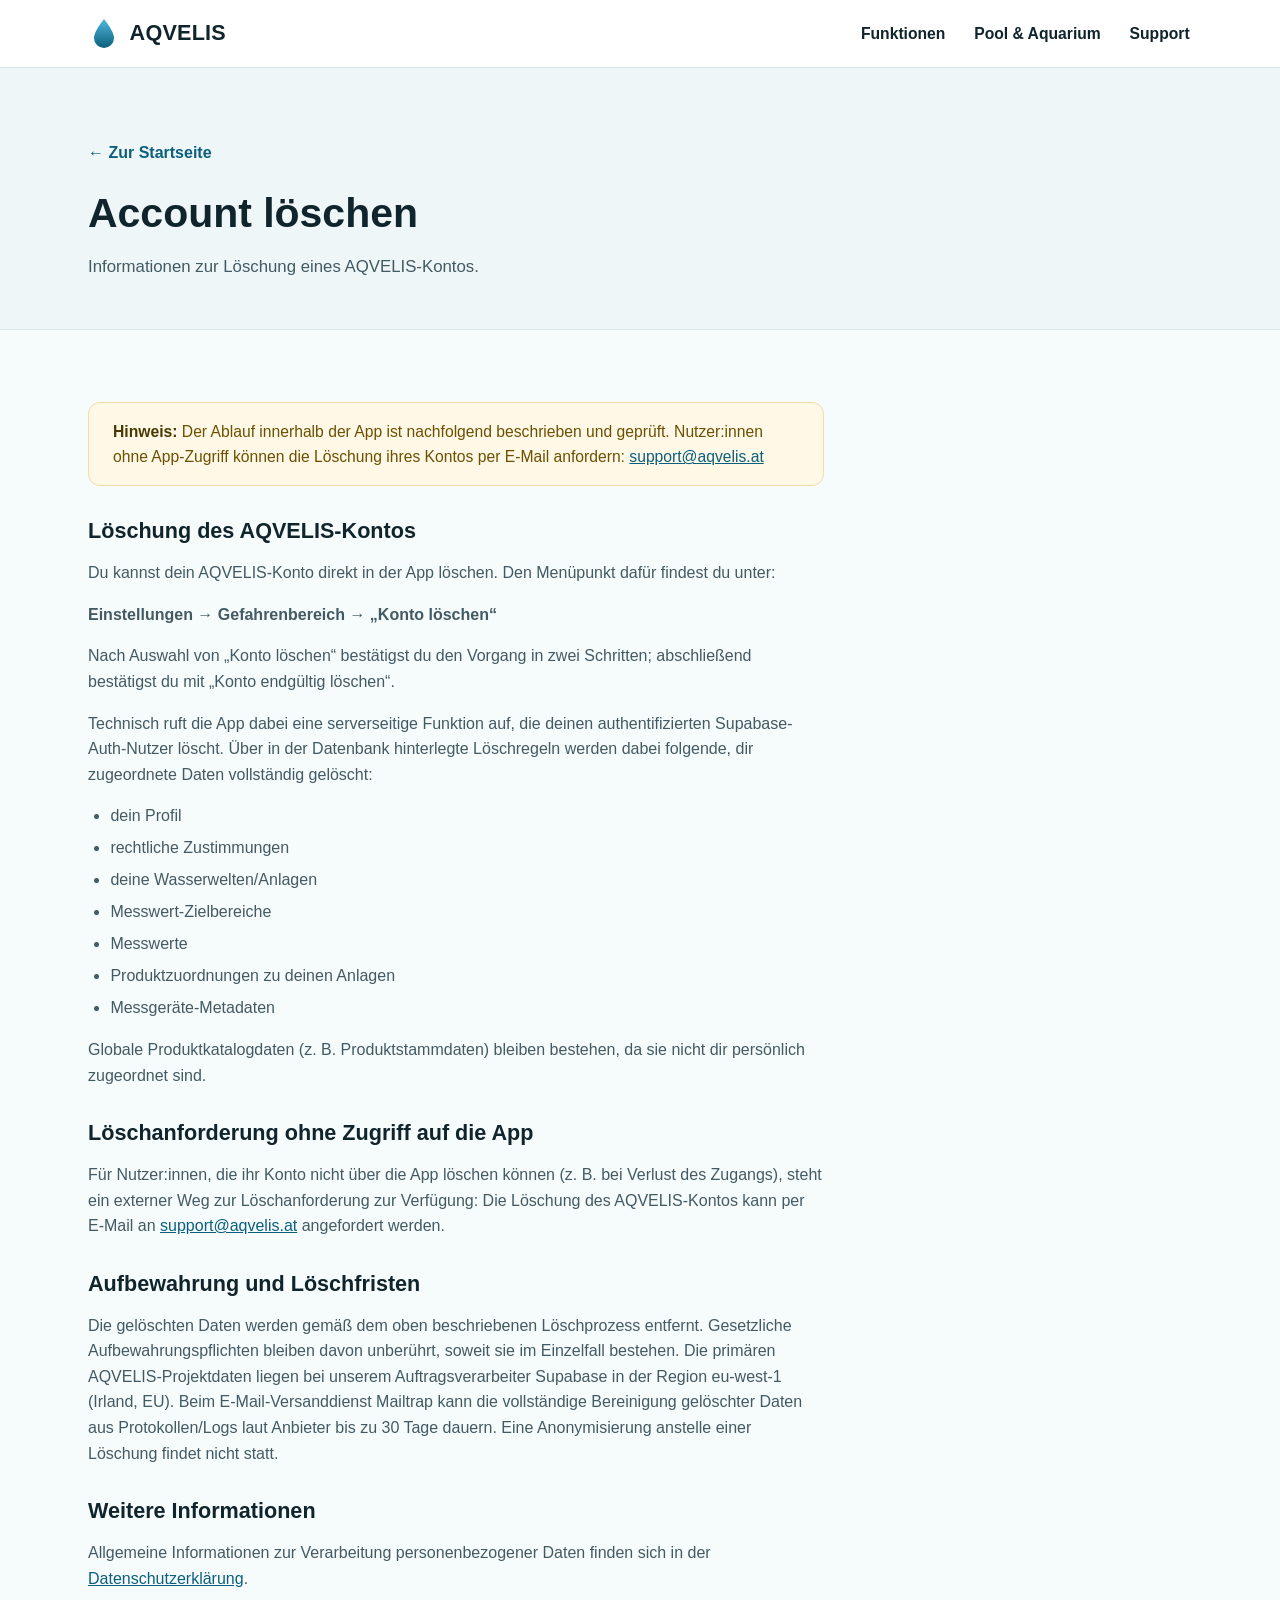
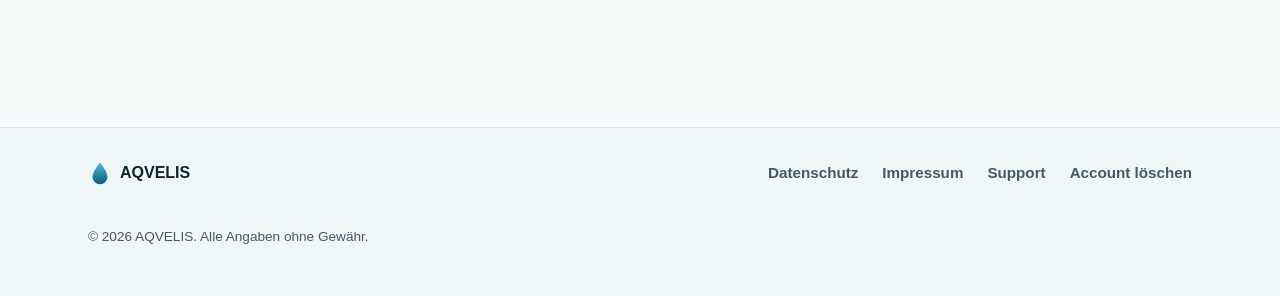
==== account-loeschen.html @ fda68aaf "feat: prepare AQVELIS website for public release" ====
<!DOCTYPE html>
<html lang="de">
<head>
  <meta charset="UTF-8">
  <meta name="viewport" content="width=device-width, initial-scale=1">
  <title>Account löschen – AQVELIS</title>
  <meta name="description" content="Informationen zur Löschung eines AQVELIS-Kontos.">
  <link rel="icon" type="image/svg+xml" href="assets/img/favicon.svg">
  <link rel="stylesheet" href="assets/css/style.css">
</head>
<body>
  <a class="skip-link" href="#main">Zum Inhalt springen</a>

  <header class="site-header">
    <div class="container">
      <a class="brand" href="index.html">
        <svg class="brand-mark" viewBox="0 0 64 64" aria-hidden="true">
          <path d="M32 4 C32 4 12 28 12 42 a20 20 0 0 0 40 0 C52 28 32 4 32 4 Z" fill="url(#g1)"/>
          <defs>
            <linearGradient id="g1" x1="0" y1="0" x2="0" y2="1">
              <stop offset="0%" stop-color="#4fb8dd"/>
              <stop offset="100%" stop-color="#0b5f7d"/>
            </linearGradient>
          </defs>
        </svg>
        AQVELIS
      </a>
      <nav class="main-nav" aria-label="Hauptnavigation">
        <ul>
          <li><a href="index.html#funktionen">Funktionen</a></li>
          <li><a href="index.html#pool-aquarium">Pool &amp; Aquarium</a></li>
          <li><a href="support.html">Support</a></li>
        </ul>
      </nav>
    </div>
  </header>

  <main id="main">
    <div class="page-header">
      <div class="container">
        <a class="back-link" href="index.html">← Zur Startseite</a>
        <h1>Account löschen</h1>
        <p class="lead">Informationen zur Löschung eines AQVELIS-Kontos.</p>
      </div>
    </div>

    <div class="container">
      <div class="prose">
        <div class="notice-box">
          <strong>Hinweis:</strong> Der Ablauf innerhalb der App ist
          nachfolgend beschrieben und geprüft. Nutzer:innen ohne
          App-Zugriff können die Löschung ihres Kontos per E-Mail
          anfordern:
          <a href="mailto:support@aqvelis.at">support@aqvelis.at</a>
        </div>

        <h2>Löschung des AQVELIS-Kontos</h2>
        <p>
          Du kannst dein AQVELIS-Konto direkt in der App löschen. Den
          Menüpunkt dafür findest du unter:
        </p>
        <p><strong>Einstellungen → Gefahrenbereich → „Konto löschen“</strong></p>
        <p>
          Nach Auswahl von „Konto löschen“ bestätigst du den Vorgang in zwei
          Schritten; abschließend bestätigst du mit „Konto endgültig
          löschen“.
        </p>
        <p>
          Technisch ruft die App dabei eine serverseitige Funktion auf, die
          deinen authentifizierten Supabase-Auth-Nutzer löscht. Über in der
          Datenbank hinterlegte Löschregeln werden dabei folgende,
          dir zugeordnete Daten vollständig gelöscht:
        </p>
        <ul>
          <li>dein Profil</li>
          <li>rechtliche Zustimmungen</li>
          <li>deine Wasserwelten/Anlagen</li>
          <li>Messwert-Zielbereiche</li>
          <li>Messwerte</li>
          <li>Produktzuordnungen zu deinen Anlagen</li>
          <li>Messgeräte-Metadaten</li>
        </ul>
        <p>
          Globale Produktkatalogdaten (z. B. Produktstammdaten) bleiben
          bestehen, da sie nicht dir persönlich zugeordnet sind.
        </p>

        <h2>Löschanforderung ohne Zugriff auf die App</h2>
        <p>
          Für Nutzer:innen, die ihr Konto nicht über die App löschen können (z. B.
          bei Verlust des Zugangs), steht ein externer Weg zur Löschanforderung
          zur Verfügung: Die Löschung des AQVELIS-Kontos kann per E-Mail an
          <a href="mailto:support@aqvelis.at">support@aqvelis.at</a> angefordert
          werden.
        </p>

        <h2>Aufbewahrung und Löschfristen</h2>
        <p>
          Die gelöschten Daten werden gemäß dem oben beschriebenen
          Löschprozess entfernt. Gesetzliche Aufbewahrungspflichten
          bleiben davon unberührt, soweit sie im Einzelfall bestehen. Die
          primären AQVELIS-Projektdaten liegen bei unserem
          Auftragsverarbeiter Supabase in der Region eu-west-1 (Irland,
          EU). Beim E-Mail-Versanddienst Mailtrap kann die vollständige
          Bereinigung gelöschter Daten aus Protokollen/Logs laut Anbieter
          bis zu 30 Tage dauern. Eine Anonymisierung anstelle einer
          Löschung findet nicht statt.
        </p>

        <h2>Weitere Informationen</h2>
        <p>
          Allgemeine Informationen zur Verarbeitung personenbezogener Daten finden
          sich in der <a href="datenschutz.html">Datenschutzerklärung</a>.
        </p>
      </div>
    </div>
  </main>

  <footer class="site-footer">
    <div class="container">
      <div class="footer-brand">
        <svg class="brand-mark" viewBox="0 0 64 64" aria-hidden="true">
          <path d="M32 4 C32 4 12 28 12 42 a20 20 0 0 0 40 0 C52 28 32 4 32 4 Z" fill="url(#g2)"/>
          <defs>
            <linearGradient id="g2" x1="0" y1="0" x2="0" y2="1">
              <stop offset="0%" stop-color="#4fb8dd"/>
              <stop offset="100%" stop-color="#0b5f7d"/>
            </linearGradient>
          </defs>
        </svg>
        AQVELIS
      </div>
      <nav class="footer-nav" aria-label="Rechtliches">
        <ul>
          <li><a href="datenschutz.html">Datenschutz</a></li>
          <li><a href="impressum.html">Impressum</a></li>
          <li><a href="support.html">Support</a></li>
          <li><a href="account-loeschen.html">Account löschen</a></li>
        </ul>
      </nav>
      <p class="footer-meta">© 2026 AQVELIS. Alle Angaben ohne Gewähr.</p>
    </div>
  </footer>
</body>
</html>
---- assets/css/style.css ----
/* =========================================================
   AQVELIS – Stylesheet
   Statische Website, keine externen Abhaengigkeiten.
   ========================================================= */

:root {
  --color-bg: #f6fbfc;
  --color-surface: #ffffff;
  --color-surface-alt: #eef6f8;
  --color-text: #10242c;
  --color-text-muted: #435a63;
  --color-border: #d7e6ea;

  --color-primary: #0f7ea3;
  --color-primary-dark: #0b5f7d;
  --color-primary-light: #4fb8dd;
  --color-accent: #17b4a0;

  --color-focus: #0b5f7d;

  --font-base: -apple-system, BlinkMacSystemFont, "Segoe UI", Roboto, Helvetica,
    Arial, sans-serif, "Apple Color Emoji", "Segoe UI Emoji";

  --container-width: 72rem;
  --radius-md: 0.75rem;
  --radius-lg: 1.25rem;
  --space-1: 0.5rem;
  --space-2: 1rem;
  --space-3: 1.5rem;
  --space-4: 2rem;
  --space-5: 3rem;
  --space-6: 4.5rem;
  --space-7: 6rem;

  --shadow-sm: 0 1px 2px rgba(16, 36, 44, 0.06), 0 1px 3px rgba(16, 36, 44, 0.08);
  --shadow-md: 0 8px 24px rgba(16, 36, 44, 0.08);
}

/* ---------- Reset ---------- */
*,
*::before,
*::after {
  box-sizing: border-box;
}

html {
  scroll-behavior: smooth;
}

body {
  margin: 0;
  font-family: var(--font-base);
  color: var(--color-text);
  background-color: var(--color-bg);
  line-height: 1.6;
  -webkit-font-smoothing: antialiased;
}

img,
svg {
  max-width: 100%;
  display: block;
}

h1,
h2,
h3,
h4 {
  line-height: 1.2;
  font-weight: 700;
  margin: 0 0 var(--space-2);
}

p {
  margin: 0 0 var(--space-2);
  color: var(--color-text-muted);
}

a {
  color: var(--color-primary-dark);
}

ul {
  margin: 0;
  padding: 0;
}

/* ---------- Accessibility helpers ---------- */
.sr-only {
  position: absolute;
  width: 1px;
  height: 1px;
  padding: 0;
  margin: -1px;
  overflow: hidden;
  clip: rect(0, 0, 0, 0);
  white-space: nowrap;
  border: 0;
}

.skip-link {
  position: absolute;
  left: var(--space-2);
  top: -3rem;
  background: var(--color-primary-dark);
  color: #fff;
  padding: 0.6rem 1rem;
  border-radius: var(--radius-md);
  z-index: 100;
  transition: top 0.15s ease;
}

.skip-link:focus {
  top: var(--space-2);
}

:focus-visible {
  outline: 3px solid var(--color-focus);
  outline-offset: 2px;
  border-radius: 4px;
}

/* ---------- Layout ---------- */
.container {
  width: 100%;
  max-width: var(--container-width);
  margin-inline: auto;
  padding-inline: var(--space-3);
}

section {
  padding-block: var(--space-6);
}

.section-heading {
  max-width: 42rem;
  margin-bottom: var(--space-4);
}

.section-heading .eyebrow {
  display: inline-block;
  color: var(--color-primary-dark);
  font-weight: 600;
  letter-spacing: 0.04em;
  text-transform: uppercase;
  font-size: 0.8rem;
  margin-bottom: var(--space-1);
}

.section-heading h2 {
  font-size: clamp(1.6rem, 1.3rem + 1.2vw, 2.25rem);
}

.section-heading p {
  font-size: 1.05rem;
}

.bg-alt {
  background-color: var(--color-surface-alt);
}

/* ---------- Header ---------- */
.site-header {
  background-color: var(--color-surface);
  border-bottom: 1px solid var(--color-border);
  position: sticky;
  top: 0;
  z-index: 50;
}

.site-header .container {
  display: flex;
  flex-wrap: wrap;
  align-items: center;
  justify-content: space-between;
  gap: var(--space-2);
  padding-block: var(--space-2);
}

.brand {
  display: inline-flex;
  align-items: center;
  gap: 0.6rem;
  font-size: 1.35rem;
  font-weight: 800;
  color: var(--color-text);
  text-decoration: none;
  letter-spacing: 0.01em;
}

.brand:hover {
  color: var(--color-primary-dark);
}

.brand .brand-mark {
  width: 2rem;
  height: 2rem;
  flex-shrink: 0;
}

.main-nav ul {
  display: flex;
  flex-wrap: wrap;
  list-style: none;
  gap: var(--space-1) var(--space-3);
}

.main-nav a {
  text-decoration: none;
  color: var(--color-text);
  font-weight: 600;
  font-size: 0.98rem;
  padding: 0.35rem 0.15rem;
  border-bottom: 2px solid transparent;
}

.main-nav a:hover {
  color: var(--color-primary-dark);
  border-bottom-color: var(--color-primary-light);
}

/* ---------- Buttons ---------- */
.btn {
  display: inline-flex;
  align-items: center;
  justify-content: center;
  gap: 0.5rem;
  padding: 0.85rem 1.6rem;
  border-radius: var(--radius-md);
  font-weight: 700;
  text-decoration: none;
  font-size: 1rem;
  border: 2px solid transparent;
  cursor: default;
}

.btn-primary {
  background-color: var(--color-primary-dark);
  color: #fff;
}

.btn-secondary {
  background-color: transparent;
  color: var(--color-primary-dark);
  border-color: var(--color-primary-dark);
}

/* ---------- Hero ---------- */
.hero {
  position: relative;
  overflow: hidden;
  background: linear-gradient(180deg, var(--color-surface-alt) 0%, var(--color-bg) 100%);
  padding-block: var(--space-7) var(--space-6);
}

.hero::before {
  content: "";
  position: absolute;
  inset: auto 0 0 0;
  height: 40%;
  background: radial-gradient(120% 100% at 50% 100%, rgba(79, 184, 221, 0.18), transparent 70%);
  pointer-events: none;
}

.hero .container {
  position: relative;
  display: grid;
  gap: var(--space-4);
  justify-items: center;
  text-align: center;
}

.hero-eyebrow {
  display: inline-flex;
  align-items: center;
  gap: 0.5rem;
  background-color: var(--color-surface);
  border: 1px solid var(--color-border);
  color: var(--color-primary-dark);
  font-weight: 700;
  font-size: 0.85rem;
  padding: 0.4rem 0.9rem;
  border-radius: 999px;
  box-shadow: var(--shadow-sm);
}

.hero-eyebrow .dot {
  width: 0.5rem;
  height: 0.5rem;
  border-radius: 50%;
  background-color: var(--color-accent);
  flex-shrink: 0;
}

.hero h1 {
  font-size: clamp(2.4rem, 1.9rem + 2.2vw, 3.6rem);
  margin-bottom: 0;
}

.hero .tagline {
  font-size: clamp(1.1rem, 1rem + 0.5vw, 1.5rem);
  font-weight: 600;
  color: var(--color-primary-dark);
  margin: 0;
}

.hero .lead {
  max-width: 42rem;
  font-size: 1.1rem;
}

.hero-status {
  display: inline-flex;
  align-items: center;
  gap: 0.6rem;
  background-color: #fff8e6;
  border: 1px solid #f0dca6;
  color: #6b5000;
  font-weight: 600;
  font-size: 0.95rem;
  padding: 0.7rem 1.1rem;
  border-radius: var(--radius-md);
}

.wave-divider {
  display: block;
  width: 100%;
  height: auto;
  color: var(--color-surface);
}

/* ---------- Feature grid ---------- */
.feature-grid {
  display: grid;
  grid-template-columns: repeat(auto-fit, minmax(15.5rem, 1fr));
  gap: var(--space-3);
}

.card {
  background-color: var(--color-surface);
  border: 1px solid var(--color-border);
  border-radius: var(--radius-lg);
  padding: var(--space-3);
  box-shadow: var(--shadow-sm);
}

.card .icon {
  width: 2.75rem;
  height: 2.75rem;
  border-radius: var(--radius-md);
  background-color: var(--color-surface-alt);
  color: var(--color-primary-dark);
  display: flex;
  align-items: center;
  justify-content: center;
  margin-bottom: var(--space-2);
}

.card .icon svg {
  width: 1.5rem;
  height: 1.5rem;
}

.card h3 {
  font-size: 1.1rem;
}

.card p {
  margin-bottom: 0;
  font-size: 0.98rem;
}

.card .badge {
  display: inline-block;
  margin-top: var(--space-1);
  font-size: 0.75rem;
  font-weight: 700;
  text-transform: uppercase;
  letter-spacing: 0.03em;
  color: var(--color-primary-dark);
  background-color: var(--color-surface-alt);
  padding: 0.2rem 0.55rem;
  border-radius: 999px;
}

/* ---------- Bereiche (Pool / Aquarium) ---------- */
.areas-grid {
  display: grid;
  grid-template-columns: repeat(auto-fit, minmax(18rem, 1fr));
  gap: var(--space-3);
}

.area-card {
  position: relative;
  border-radius: var(--radius-lg);
  padding: var(--space-4);
  color: #fff;
  overflow: hidden;
  min-height: 16rem;
  display: flex;
  flex-direction: column;
  justify-content: flex-end;
  box-shadow: var(--shadow-md);
}

.area-card.pool {
  background: linear-gradient(160deg, #0b5f7d 0%, #0f7ea3 55%, #4fb8dd 100%);
}

.area-card.aquarium {
  background: linear-gradient(160deg, #0b4a4a 0%, #0f7d6e 55%, #17b4a0 100%);
}

.area-card .area-icon {
  position: absolute;
  top: var(--space-3);
  right: var(--space-3);
  width: 3rem;
  height: 3rem;
  opacity: 0.85;
}

.area-card h3 {
  font-size: 1.4rem;
  color: #fff;
}

.area-card p {
  color: rgba(255, 255, 255, 0.9);
  margin-bottom: 0;
}

/* ---------- Trust section ---------- */
.trust-list {
  list-style: none;
  display: grid;
  gap: var(--space-2);
  max-width: 46rem;
}

.trust-list li {
  display: flex;
  gap: 0.75rem;
  align-items: flex-start;
  color: var(--color-text-muted);
}

.trust-list svg {
  flex-shrink: 0;
  width: 1.35rem;
  height: 1.35rem;
  margin-top: 0.15rem;
  color: var(--color-primary);
}

/* ---------- CTA / Status section ---------- */
.status-section {
  background: linear-gradient(160deg, var(--color-primary-dark), var(--color-primary));
  color: #fff;
  border-radius: var(--radius-lg);
  padding: var(--space-5) var(--space-4);
  text-align: center;
  margin-inline: var(--space-3);
}

.status-section h2 {
  color: #fff;
}

.status-section p {
  color: rgba(255, 255, 255, 0.9);
  max-width: 40rem;
  margin-inline: auto;
}

/* ---------- Footer ---------- */
.site-footer {
  border-top: 1px solid var(--color-border);
  background-color: var(--color-surface-alt);
  padding-block: var(--space-4);
  margin-top: var(--space-6);
}

.site-footer .container {
  display: flex;
  flex-wrap: wrap;
  gap: var(--space-3);
  align-items: center;
  justify-content: space-between;
}

.footer-brand {
  display: flex;
  align-items: center;
  gap: 0.5rem;
  font-weight: 700;
  color: var(--color-text);
}

.footer-brand .brand-mark {
  width: 1.5rem;
  height: 1.5rem;
}

.footer-nav ul {
  display: flex;
  flex-wrap: wrap;
  list-style: none;
  gap: var(--space-1) var(--space-3);
}

.footer-nav a {
  color: var(--color-text-muted);
  text-decoration: none;
  font-size: 0.95rem;
  font-weight: 600;
}

.footer-nav a:hover {
  color: var(--color-primary-dark);
  text-decoration: underline;
}

.footer-meta {
  width: 100%;
  font-size: 0.85rem;
  color: var(--color-text-muted);
  margin-top: var(--space-2);
}

/* ---------- Legal / content pages ---------- */
.page-header {
  padding-block: var(--space-6) var(--space-4);
  background-color: var(--color-surface-alt);
  border-bottom: 1px solid var(--color-border);
}

.page-header h1 {
  font-size: clamp(1.9rem, 1.6rem + 1.2vw, 2.6rem);
}

.page-header .lead {
  max-width: 40rem;
  font-size: 1.05rem;
}

.notice-box {
  background-color: #fff8e6;
  border: 1px solid #f0dca6;
  color: #6b5000;
  border-radius: var(--radius-md);
  padding: var(--space-2) var(--space-3);
  margin-block: var(--space-3);
  font-size: 0.98rem;
}

.notice-box strong {
  color: #4a3900;
}

.placeholder {
  background-color: #fdeeee;
  color: #7a1f1f;
  border: 1px dashed #e4a3a3;
  border-radius: 0.3rem;
  padding: 0.05rem 0.4rem;
  font-weight: 700;
  font-size: 0.92em;
  white-space: nowrap;
}

.prose {
  max-width: 46rem;
  padding-block: var(--space-5);
}

.prose h2 {
  font-size: 1.35rem;
  margin-top: var(--space-4);
}

.prose h2:first-child {
  margin-top: 0;
}

.prose ul {
  list-style: disc;
  padding-left: 1.4rem;
  margin-bottom: var(--space-2);
  color: var(--color-text-muted);
}

.prose li {
  margin-bottom: 0.4rem;
}

.prose a {
  color: var(--color-primary-dark);
}

.back-link {
  display: inline-flex;
  align-items: center;
  gap: 0.4rem;
  font-weight: 600;
  text-decoration: none;
  margin-bottom: var(--space-3);
}

/* ---------- Responsive ---------- */
@media (max-width: 40rem) {
  .site-header .container {
    justify-content: center;
    text-align: center;
  }

  .main-nav ul {
    justify-content: center;
  }

  .status-section {
    margin-inline: var(--space-2);
    padding: var(--space-4) var(--space-2);
  }

  .footer-nav ul {
    justify-content: center;
  }

  .site-footer .container {
    justify-content: center;
    text-align: center;
  }
}

/* ---------- Reduced motion ---------- */
@media (prefers-reduced-motion: reduce) {
  html {
    scroll-behavior: auto;
  }

  * {
    animation-duration: 0.001ms !important;
    animation-iteration-count: 1 !important;
    transition-duration: 0.001ms !important;
    scroll-behavior: auto !important;
  }
}
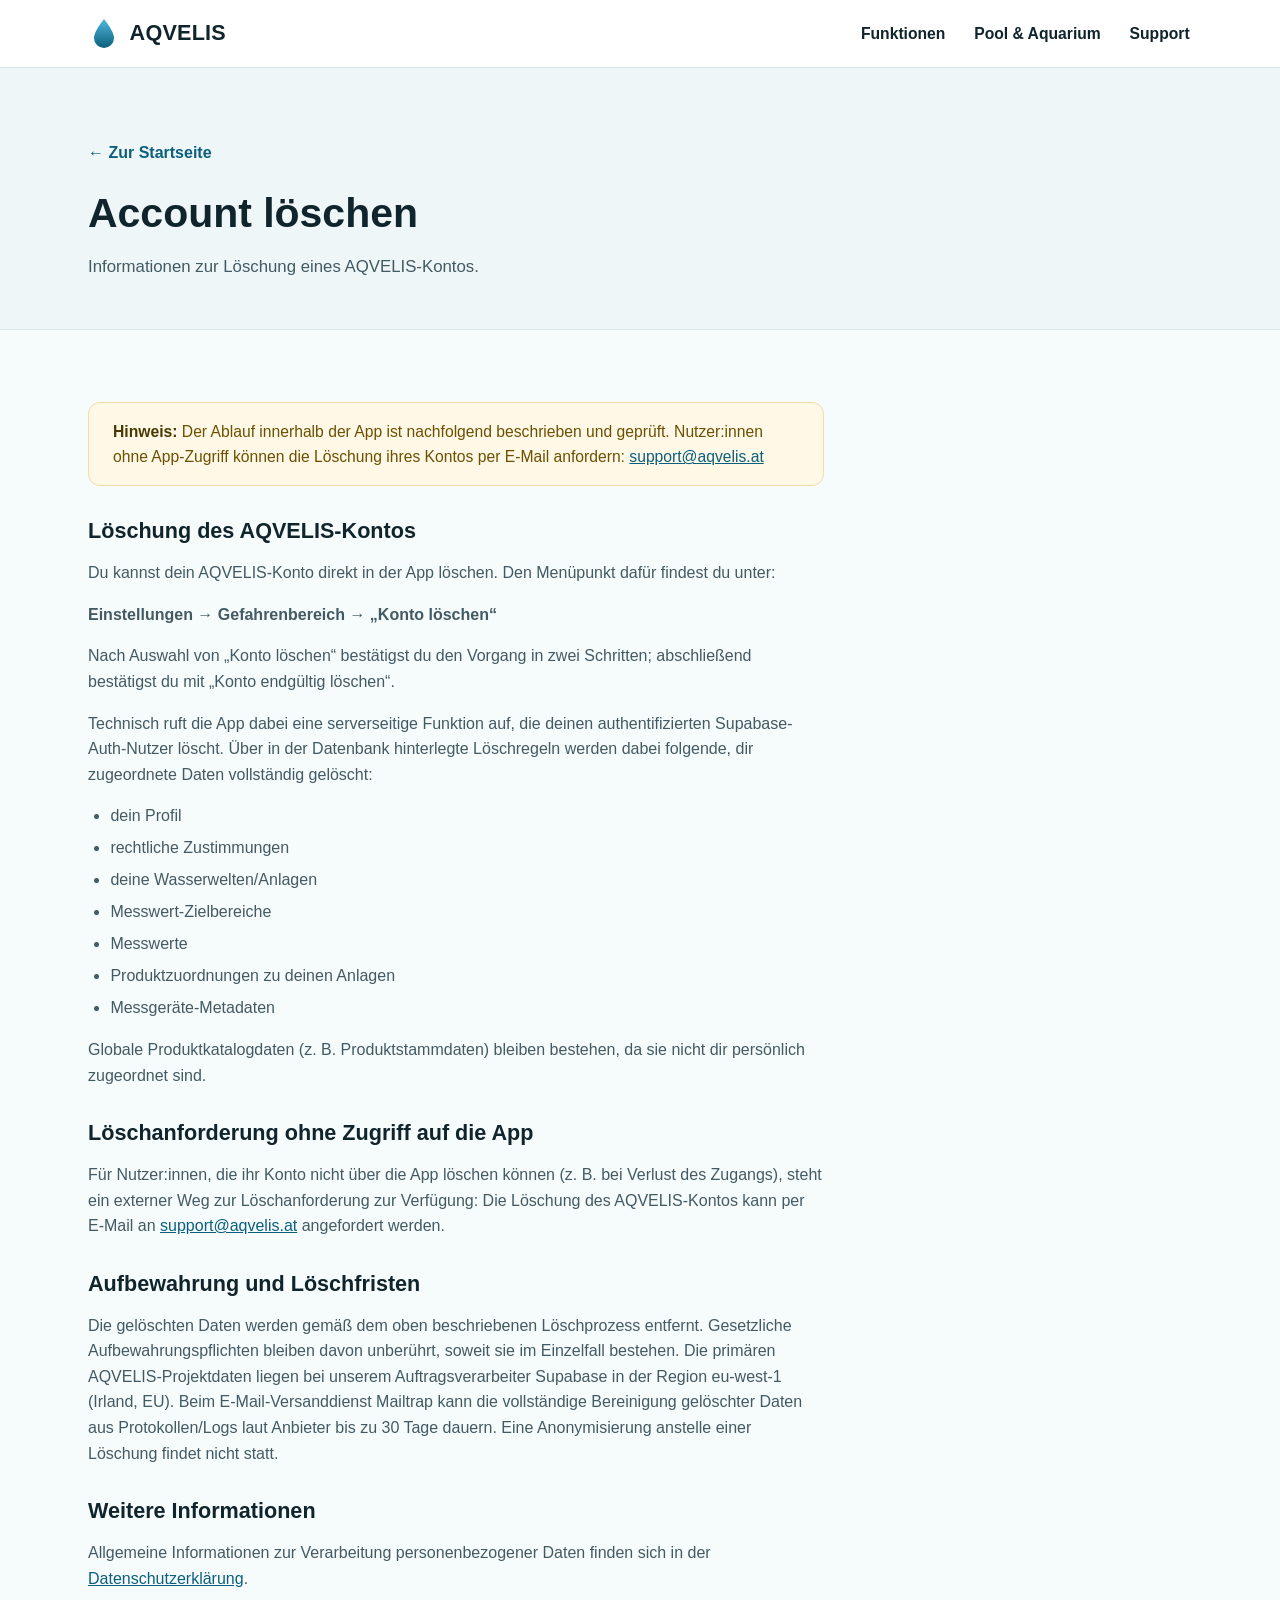
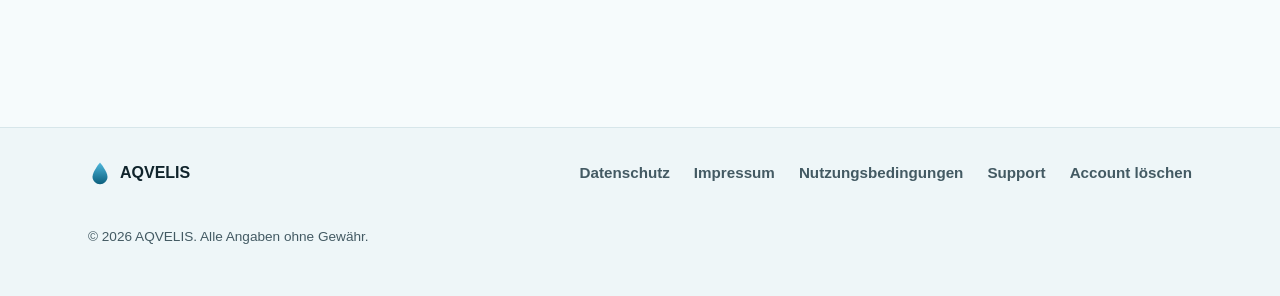
==== commit dc60313b: "feat: add AQVELIS terms of use Co-Authored-By: Claude Sonnet 5 <noreply@anthropic.com>" ====
--- a/account-loeschen.html
+++ b/account-loeschen.html
@@ -134,6 +134,7 @@
         <ul>
           <li><a href="datenschutz.html">Datenschutz</a></li>
           <li><a href="impressum.html">Impressum</a></li>
+          <li><a href="nutzungsbedingungen.html">Nutzungsbedingungen</a></li>
           <li><a href="support.html">Support</a></li>
           <li><a href="account-loeschen.html">Account löschen</a></li>
         </ul>
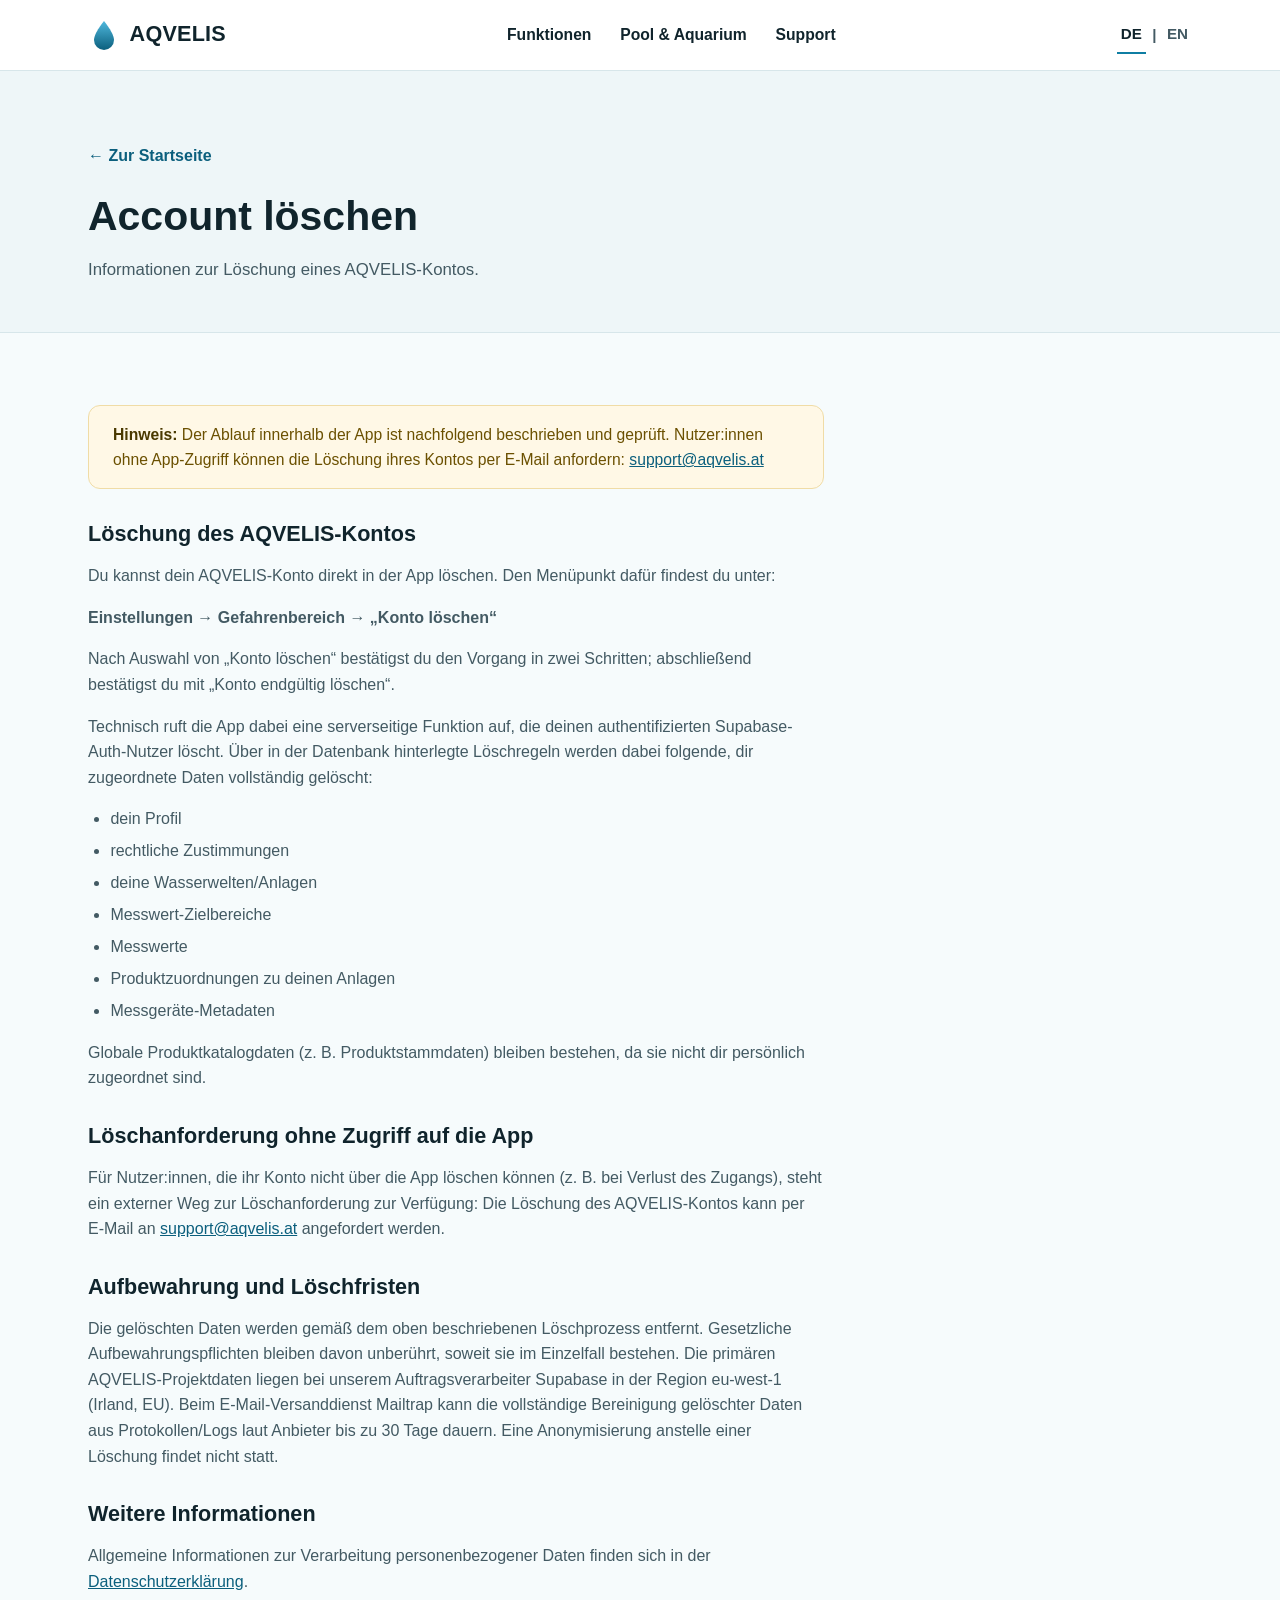
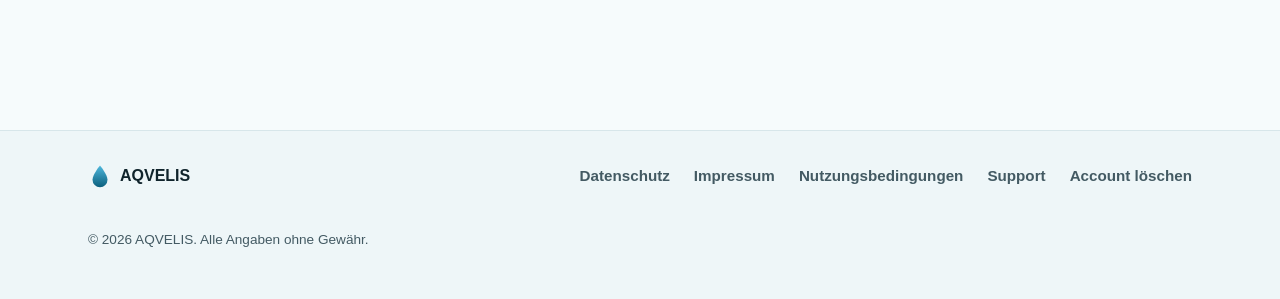
==== commit 9fe544fd: "feat(i18n): add German and English website localization Co-Authored-By: Claude Opus 5.5 <noreply@ant" ====
--- a/account-loeschen.html
+++ b/account-loeschen.html
@@ -5,6 +5,10 @@
   <meta name="viewport" content="width=device-width, initial-scale=1">
   <title>Account löschen – AQVELIS</title>
   <meta name="description" content="Informationen zur Löschung eines AQVELIS-Kontos.">
+  <link rel="canonical" href="https://aqvelis.at/account-loeschen.html">
+  <link rel="alternate" hreflang="de" href="https://aqvelis.at/account-loeschen.html">
+  <link rel="alternate" hreflang="en" href="https://aqvelis.at/en/account-deletion.html">
+  <link rel="alternate" hreflang="x-default" href="https://aqvelis.at/account-loeschen.html">
   <link rel="icon" type="image/svg+xml" href="assets/img/favicon.svg">
   <link rel="stylesheet" href="assets/css/style.css">
 </head>
@@ -31,6 +35,11 @@
           <li><a href="index.html#pool-aquarium">Pool &amp; Aquarium</a></li>
           <li><a href="support.html">Support</a></li>
         </ul>
+      </nav>
+      <nav class="lang-switch" aria-label="Sprache">
+        <a href="account-loeschen.html" lang="de" hreflang="de" aria-current="page">DE</a>
+        <span class="lang-sep" aria-hidden="true">|</span>
+        <a href="en/account-deletion.html" lang="en" hreflang="en">EN</a>
       </nav>
     </div>
   </header>
--- a/assets/css/style.css
+++ b/assets/css/style.css
@@ -219,6 +219,36 @@
   border-bottom-color: var(--color-primary-light);
 }
 
+/* ---------- Language switch (DE | EN) ---------- */
+.lang-switch {
+  display: flex;
+  align-items: center;
+  gap: 0.4rem;
+  font-weight: 600;
+  font-size: 0.95rem;
+}
+
+.lang-switch a {
+  text-decoration: none;
+  color: var(--color-text-muted);
+  padding: 0.35rem 0.25rem;
+  border-bottom: 2px solid transparent;
+}
+
+.lang-switch a:hover {
+  color: var(--color-primary-dark);
+  border-bottom-color: var(--color-primary-light);
+}
+
+.lang-switch a[aria-current="page"] {
+  color: var(--color-text);
+  border-bottom-color: var(--color-primary);
+}
+
+.lang-switch .lang-sep {
+  color: var(--color-text-muted);
+}
+
 /* ---------- Buttons ---------- */
 .btn {
   display: inline-flex;
@@ -618,9 +648,36 @@
     justify-content: center;
   }
 
+  /* Keep the language switch on the brand row so the sticky header
+     doesn't grow by an extra line on small screens. */
+  .site-header .brand {
+    order: 1;
+  }
+
+  .lang-switch {
+    order: 2;
+  }
+
+  .main-nav {
+    order: 3;
+    flex-basis: 100%;
+  }
+
   .status-section {
     margin-inline: var(--space-2);
     padding: var(--space-4) var(--space-2);
+  }
+
+  /* Single long words (e.g. "Nutzungsbedingungen") must not push the
+     page wider than a small screen. */
+  .page-header h1 {
+    overflow-wrap: anywhere;
+  }
+
+  /* The 18rem column minimum is wider than the content box on very narrow
+     screens; never let a single column exceed the available width. */
+  .areas-grid {
+    grid-template-columns: repeat(auto-fit, minmax(min(18rem, 100%), 1fr));
   }
 
   .footer-nav ul {
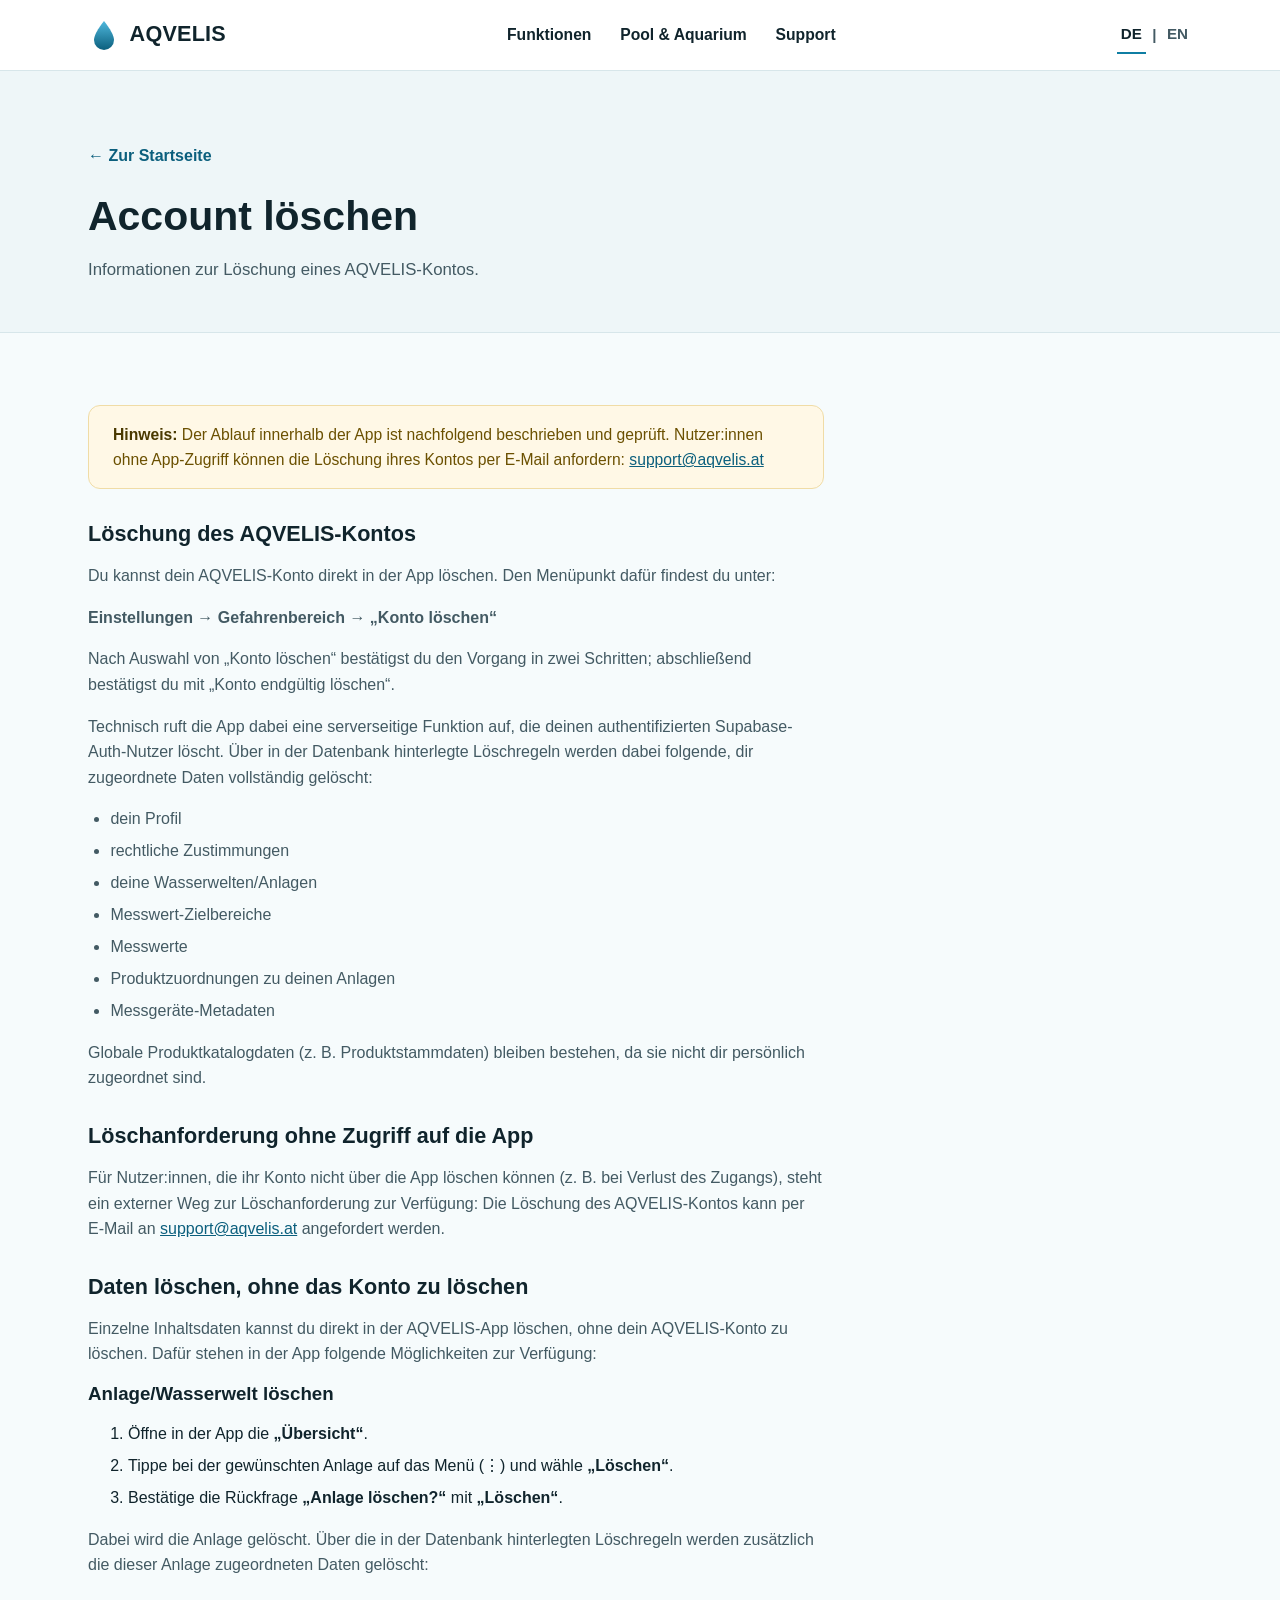
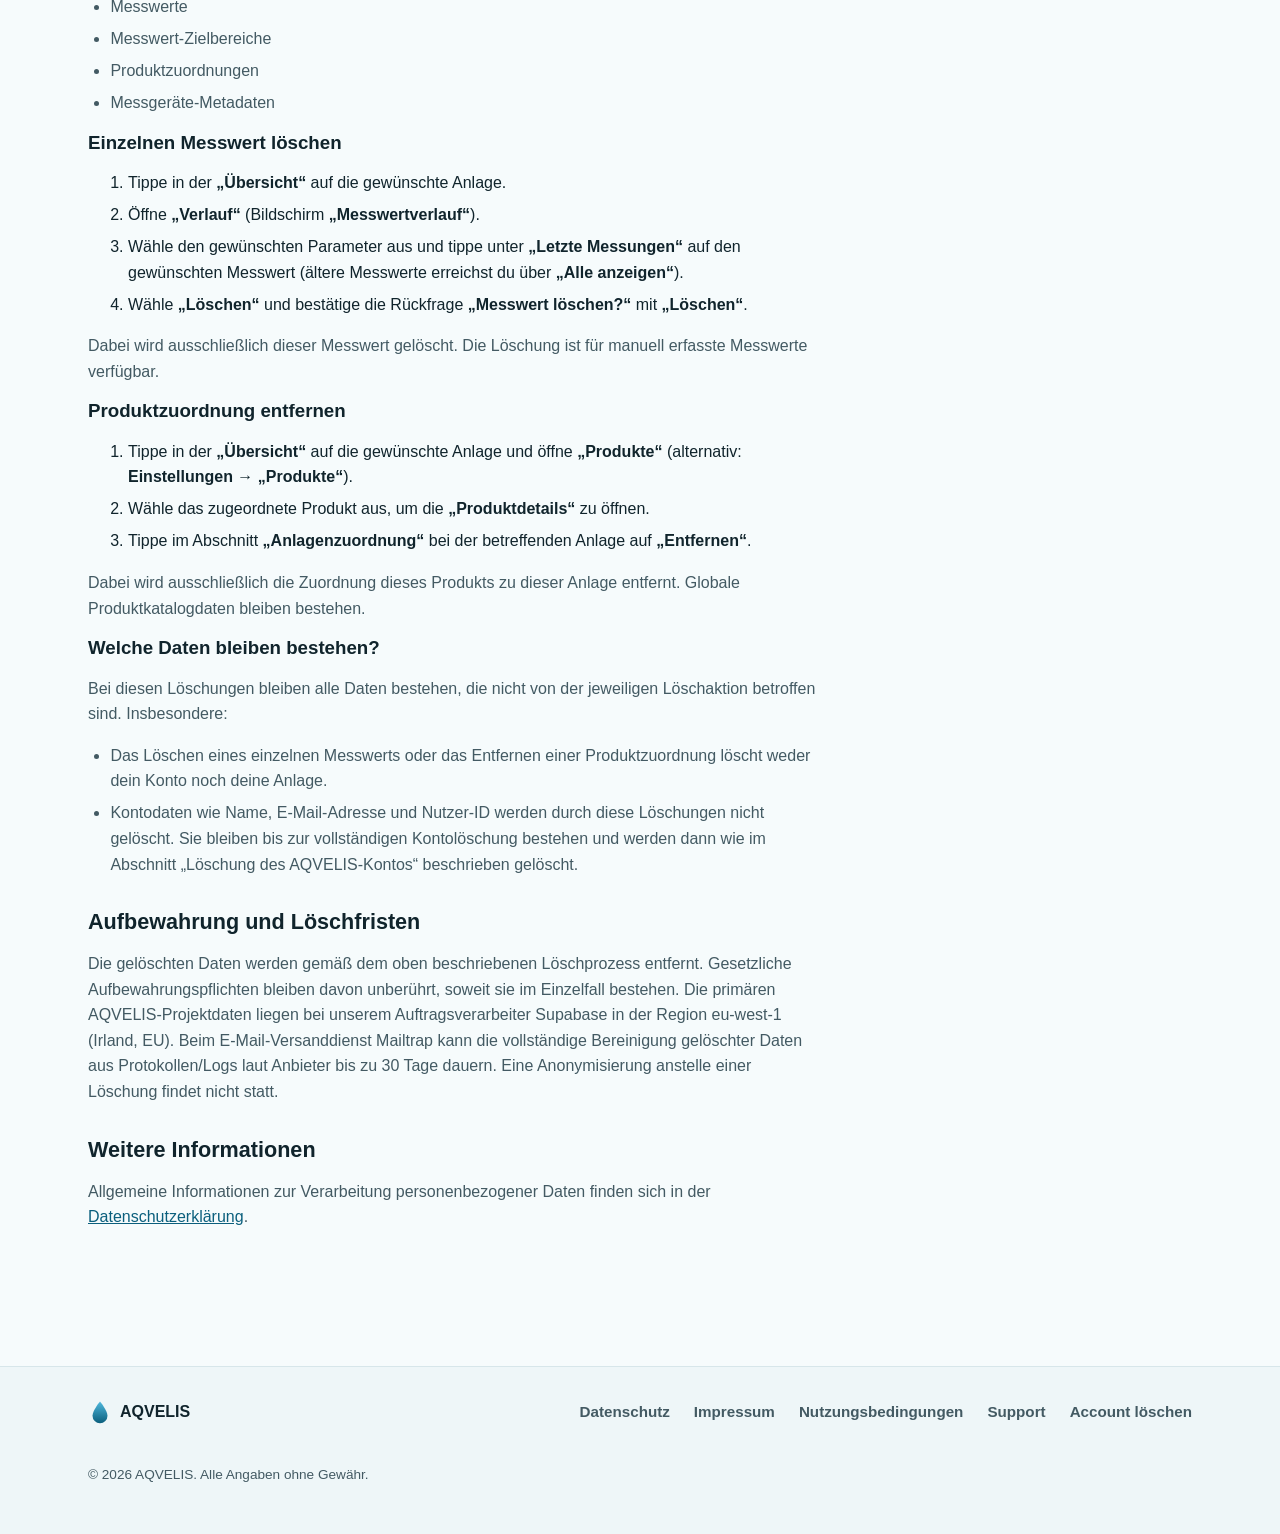
==== commit cebb82d5: "docs(privacy): document partial data deletion Co-Authored-By: Claude Opus 5.5 <noreply@anthropic.com" ====
--- a/account-loeschen.html
+++ b/account-loeschen.html
@@ -103,6 +103,82 @@
           werden.
         </p>
 
+        <h2 id="daten-loeschen">Daten löschen, ohne das Konto zu löschen</h2>
+        <p>
+          Einzelne Inhaltsdaten kannst du direkt in der AQVELIS-App löschen,
+          ohne dein AQVELIS-Konto zu löschen. Dafür stehen in der App
+          folgende Möglichkeiten zur Verfügung:
+        </p>
+
+        <h3>Anlage/Wasserwelt löschen</h3>
+        <ol>
+          <li>Öffne in der App die <strong>„Übersicht“</strong>.</li>
+          <li>Tippe bei der gewünschten Anlage auf das Menü (⋮) und wähle
+            <strong>„Löschen“</strong>.</li>
+          <li>Bestätige die Rückfrage <strong>„Anlage löschen?“</strong> mit
+            <strong>„Löschen“</strong>.</li>
+        </ol>
+        <p>
+          Dabei wird die Anlage gelöscht. Über die in der Datenbank
+          hinterlegten Löschregeln werden zusätzlich die dieser Anlage
+          zugeordneten Daten gelöscht:
+        </p>
+        <ul>
+          <li>Messwerte</li>
+          <li>Messwert-Zielbereiche</li>
+          <li>Produktzuordnungen</li>
+          <li>Messgeräte-Metadaten</li>
+        </ul>
+
+        <h3>Einzelnen Messwert löschen</h3>
+        <ol>
+          <li>Tippe in der <strong>„Übersicht“</strong> auf die gewünschte
+            Anlage.</li>
+          <li>Öffne <strong>„Verlauf“</strong> (Bildschirm
+            <strong>„Messwertverlauf“</strong>).</li>
+          <li>Wähle den gewünschten Parameter aus und tippe unter
+            <strong>„Letzte Messungen“</strong> auf den gewünschten Messwert
+            (ältere Messwerte erreichst du über
+            <strong>„Alle anzeigen“</strong>).</li>
+          <li>Wähle <strong>„Löschen“</strong> und bestätige die Rückfrage
+            <strong>„Messwert löschen?“</strong> mit
+            <strong>„Löschen“</strong>.</li>
+        </ol>
+        <p>
+          Dabei wird ausschließlich dieser Messwert gelöscht. Die Löschung
+          ist für manuell erfasste Messwerte verfügbar.
+        </p>
+
+        <h3>Produktzuordnung entfernen</h3>
+        <ol>
+          <li>Tippe in der <strong>„Übersicht“</strong> auf die gewünschte
+            Anlage und öffne <strong>„Produkte“</strong> (alternativ:
+            <strong>Einstellungen → „Produkte“</strong>).</li>
+          <li>Wähle das zugeordnete Produkt aus, um die
+            <strong>„Produktdetails“</strong> zu öffnen.</li>
+          <li>Tippe im Abschnitt <strong>„Anlagenzuordnung“</strong> bei der
+            betreffenden Anlage auf <strong>„Entfernen“</strong>.</li>
+        </ol>
+        <p>
+          Dabei wird ausschließlich die Zuordnung dieses Produkts zu dieser
+          Anlage entfernt. Globale Produktkatalogdaten bleiben bestehen.
+        </p>
+
+        <h3>Welche Daten bleiben bestehen?</h3>
+        <p>
+          Bei diesen Löschungen bleiben alle Daten bestehen, die nicht von der
+          jeweiligen Löschaktion betroffen sind. Insbesondere:
+        </p>
+        <ul>
+          <li>Das Löschen eines einzelnen Messwerts oder das Entfernen einer
+            Produktzuordnung löscht weder dein Konto noch deine Anlage.</li>
+          <li>Kontodaten wie Name, E-Mail-Adresse und Nutzer-ID werden durch
+            diese Löschungen nicht gelöscht. Sie bleiben bis zur
+            vollständigen Kontolöschung bestehen und werden dann wie im
+            Abschnitt „Löschung des AQVELIS-Kontos“ beschrieben
+            gelöscht.</li>
+        </ul>
+
         <h2>Aufbewahrung und Löschfristen</h2>
         <p>
           Die gelöschten Daten werden gemäß dem oben beschriebenen
